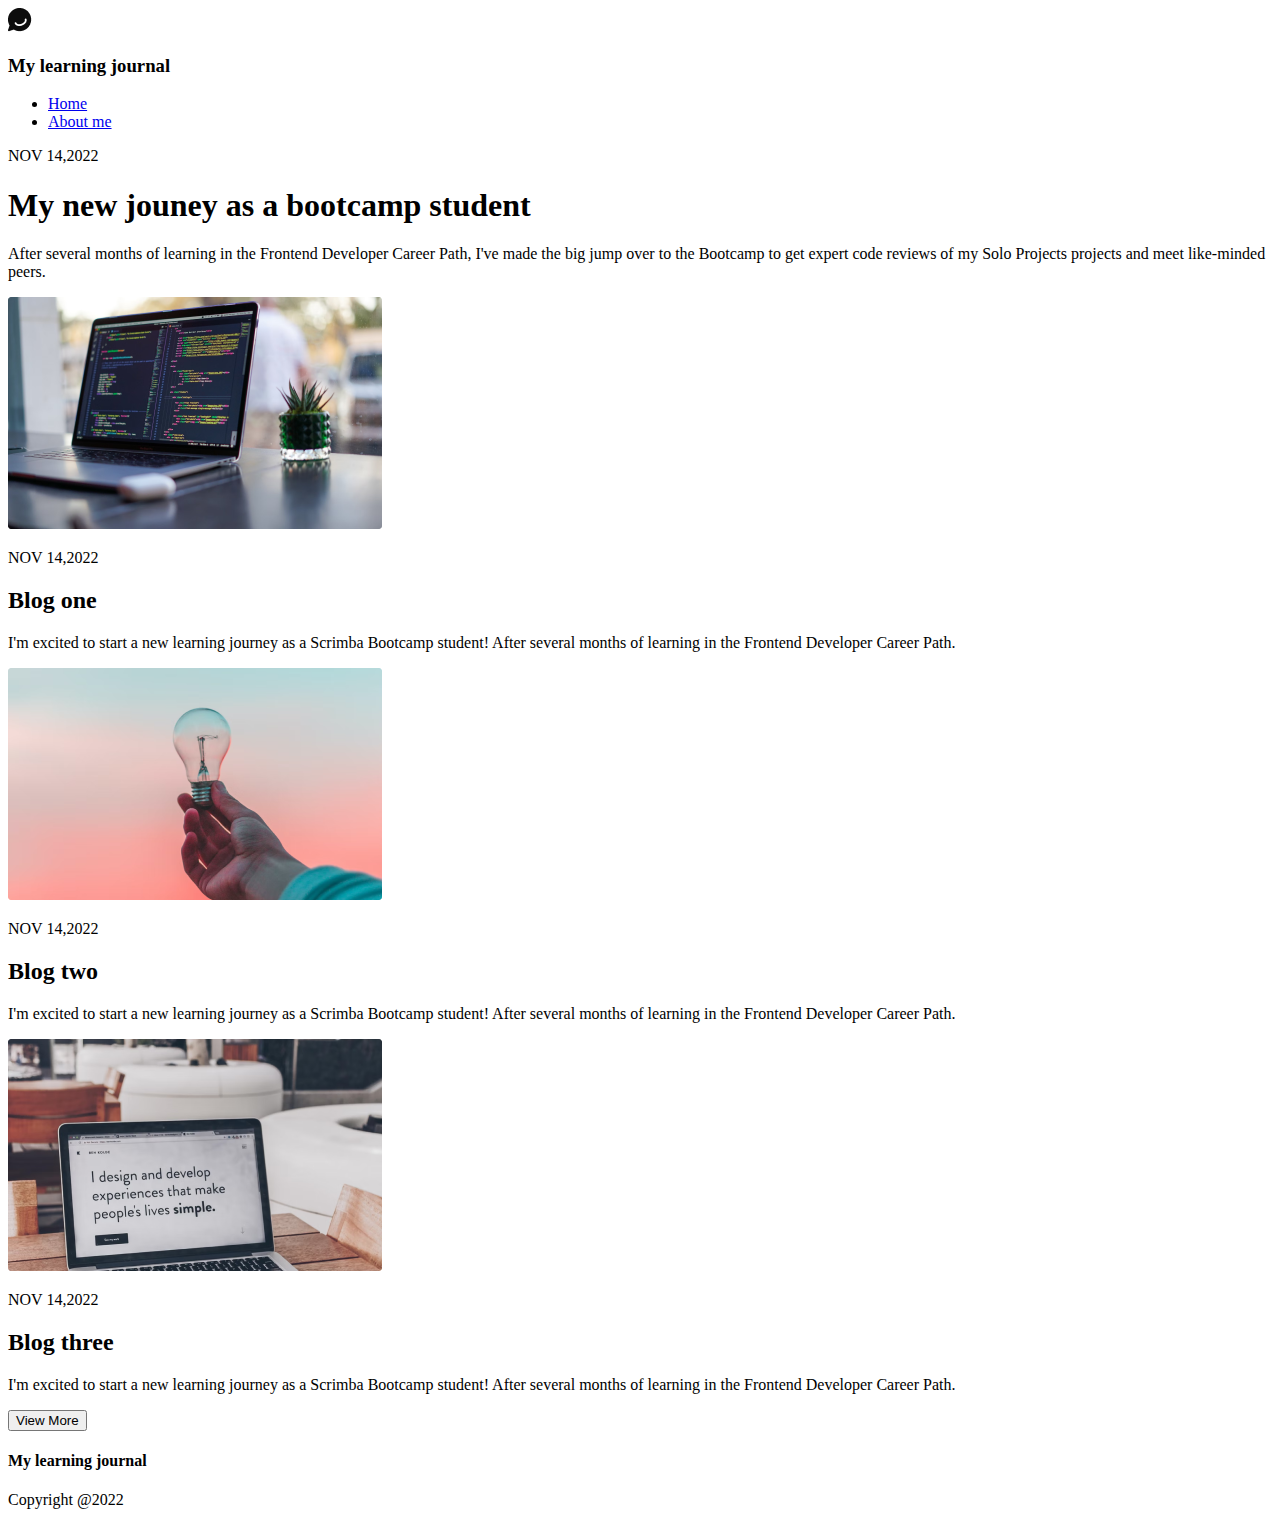
==== index.html @ 0daa53f3 "set markup for homepage" ====
<!DOCTYPE html>
<html lang="en">
<head>
    <meta charset="UTF-8">
    <meta http-equiv="X-UA-Compatible" content="IE=edge">
    <meta name="viewport" content="width=device-width, initial-scale=1.0">
    <title>My learning journal</title>
</head>
<body>
    
    <nav>
        <img src="./images/logo.png" alt="logo">
        <h3>My learning journal</h3>
        <ul>
            <li><a href="#">Home</a></li>
            <li><a href="#">About me</a></li>                       
        </ul>
    </nav>

    <header>
        <p>NOV 14,2022</p>
        <h1>My new jouney as a bootcamp student</h1>
        <p>After several months of learning in the Frontend Developer Career Path, I've made the big jump over to the Bootcamp to get expert code reviews of my Solo Projects projects and meet like-minded peers.</p>
    </header>
    
    <main>
        <div class="card">
            <img src="./images/article-image-01.png" alt="image1">
            <p>NOV 14,2022</p>
            <h2>Blog one</h2>
            <p>I'm excited to start a new learning journey as a Scrimba Bootcamp student! After several months of learning in the Frontend Developer Career Path.</p>
        </div>
        <div class="card">
            <img src="./images/article-image-02.png" alt="image2">
            <p>NOV 14,2022</p>
            <h2>Blog two</h2>
            <p>I'm excited to start a new learning journey as a Scrimba Bootcamp student! After several months of learning in the Frontend Developer Career Path.</p>
        </div>
        <div class="card">
            <img src="./images/article-image-03.png" alt="image3">
            <p>NOV 14,2022</p>
            <h2>Blog three</h2>
            <p>I'm excited to start a new learning journey as a Scrimba Bootcamp student! After several months of learning in the Frontend Developer Career Path.</p>
        </div>

        <button>View More</button>
    </main>

    <footer>
        <h4>My learning journal</h4>
        <p>Copyright @2022</p>
    </footer>

</body>
</html>
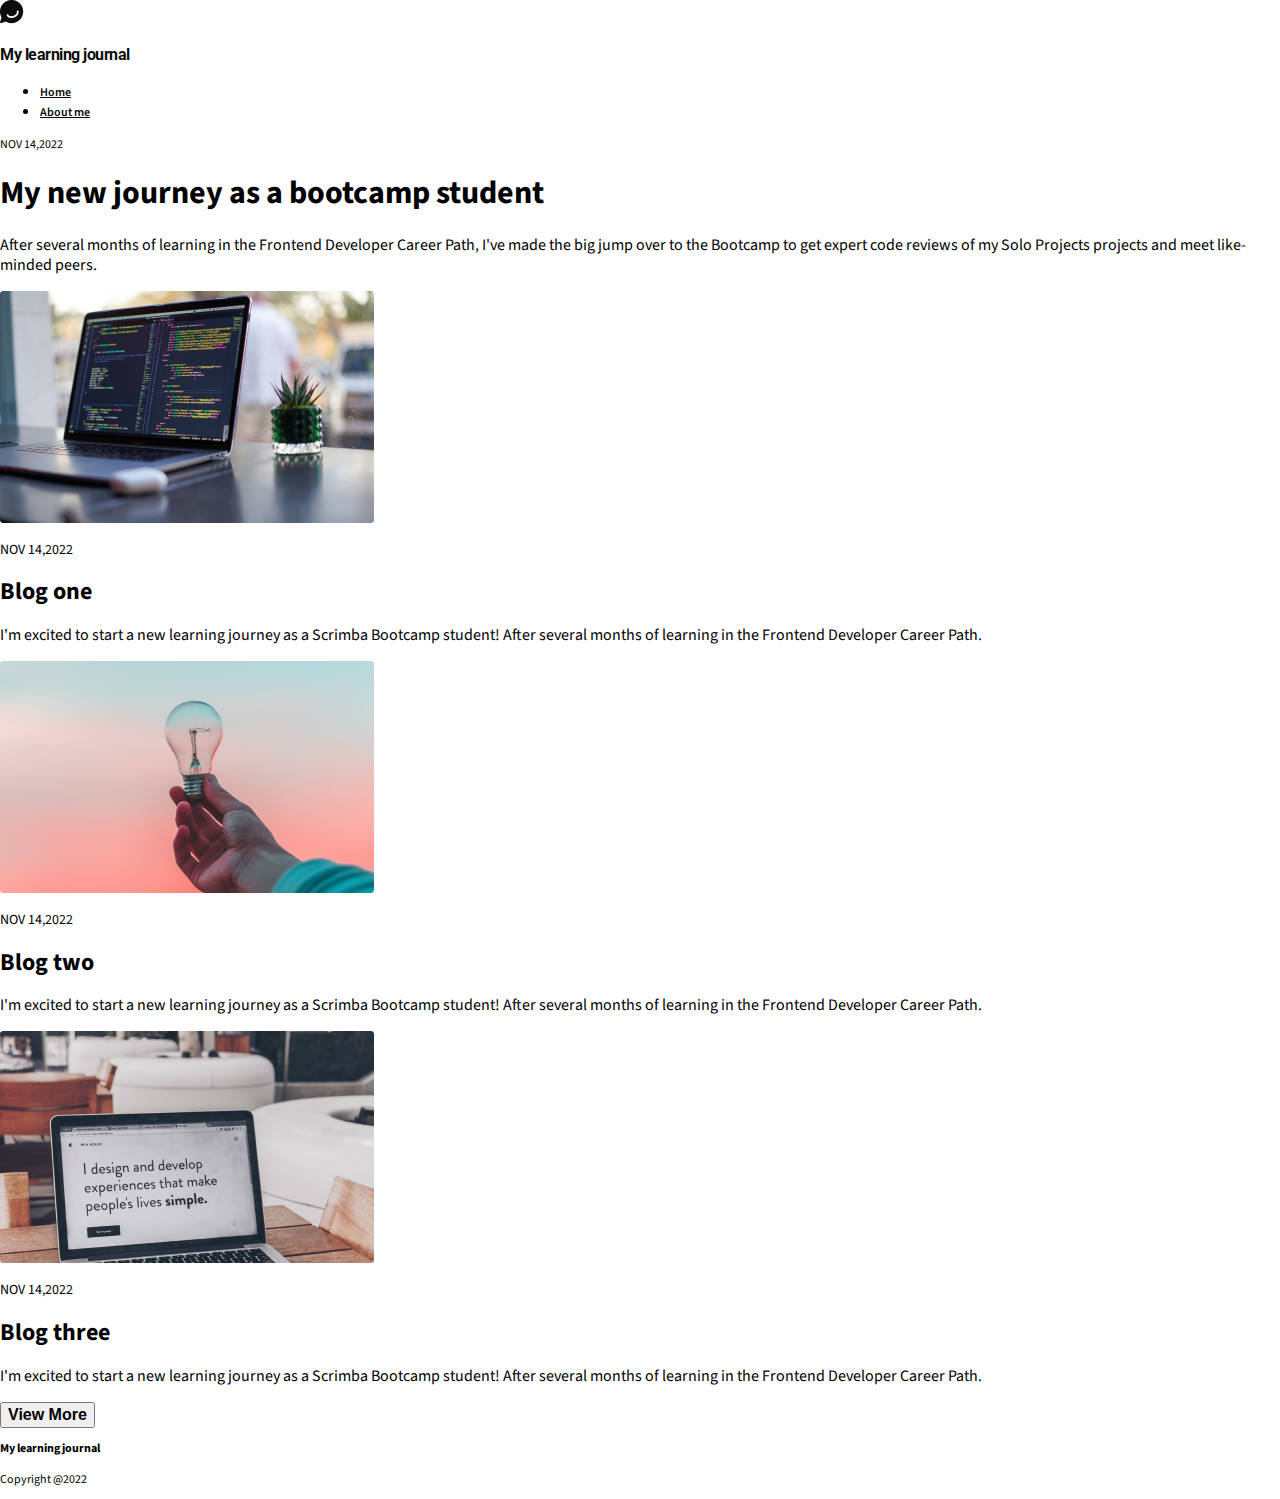
==== commit c2e2bfaa: "refactor html and complete typography" ====
--- a/index.html
+++ b/index.html
@@ -5,50 +5,66 @@
     <meta http-equiv="X-UA-Compatible" content="IE=edge">
     <meta name="viewport" content="width=device-width, initial-scale=1.0">
     <title>My learning journal</title>
+    <!-- Google font sans pro -->
+    <link rel="preconnect" href="https://fonts.googleapis.com">
+    <link rel="preconnect" href="https://fonts.gstatic.com" crossorigin>
+    <link href="https://fonts.googleapis.com/css2?family=Roboto:wght@700&family=Source+Sans+Pro:wght@400;600;700&display=swap" rel="stylesheet">    
+    <link rel="stylesheet" href="./style.css">
 </head>
 <body>
     
     <nav>
-        <img src="./images/logo.png" alt="logo">
-        <h3>My learning journal</h3>
-        <ul>
-            <li><a href="#">Home</a></li>
-            <li><a href="#">About me</a></li>                       
-        </ul>
+        <div class="container">
+            <img src="./images/logo.png" alt="logo">
+            <h3>My learning journal</h3>
+            <ul>
+                <li><a href="#">Home</a></li>
+                <li><a href="#">About me</a></li>                       
+            </ul>
+        </div>
     </nav>
 
     <header>
-        <p>NOV 14,2022</p>
-        <h1>My new jouney as a bootcamp student</h1>
-        <p>After several months of learning in the Frontend Developer Career Path, I've made the big jump over to the Bootcamp to get expert code reviews of my Solo Projects projects and meet like-minded peers.</p>
+        <div class="container">
+            <p class="date-header">NOV 14,2022</p>
+            <h1>My new journey as a bootcamp student</h1>
+            <p>After several months of learning in the Frontend Developer Career Path, 
+            I've made the big jump over to the Bootcamp to get expert code reviews 
+            of my Solo Projects projects and meet like-minded peers.</p>
+        </div>
     </header>
     
     <main>
-        <div class="card">
-            <img src="./images/article-image-01.png" alt="image1">
-            <p>NOV 14,2022</p>
-            <h2>Blog one</h2>
-            <p>I'm excited to start a new learning journey as a Scrimba Bootcamp student! After several months of learning in the Frontend Developer Career Path.</p>
+        <div class="container">
+
+            <div class="card">
+                <img src="./images/article-image-01.png" alt="image1">
+                <p class="date-main">NOV 14,2022</p>
+                <h2>Blog one</h2>
+                <p>I'm excited to start a new learning journey as a Scrimba Bootcamp student! After several months of learning in the Frontend Developer Career Path.</p>
+            </div>
+            <div class="card">
+                <img src="./images/article-image-02.png" alt="image2">
+                <p class="date-main">NOV 14,2022</p>
+                <h2>Blog two</h2>
+                <p>I'm excited to start a new learning journey as a Scrimba Bootcamp student! After several months of learning in the Frontend Developer Career Path.</p>
+            </div>
+            <div class="card">
+                <img src="./images/article-image-03.png" alt="image3">
+                <p class="date-main">NOV 14,2022</p>
+                <h2>Blog three</h2>
+                <p>I'm excited to start a new learning journey as a Scrimba Bootcamp student! After several months of learning in the Frontend Developer Career Path.</p>
+            </div>
+    
+            <button>View More</button>
         </div>
-        <div class="card">
-            <img src="./images/article-image-02.png" alt="image2">
-            <p>NOV 14,2022</p>
-            <h2>Blog two</h2>
-            <p>I'm excited to start a new learning journey as a Scrimba Bootcamp student! After several months of learning in the Frontend Developer Career Path.</p>
-        </div>
-        <div class="card">
-            <img src="./images/article-image-03.png" alt="image3">
-            <p>NOV 14,2022</p>
-            <h2>Blog three</h2>
-            <p>I'm excited to start a new learning journey as a Scrimba Bootcamp student! After several months of learning in the Frontend Developer Career Path.</p>
-        </div>
-
-        <button>View More</button>
     </main>
 
     <footer>
-        <h4>My learning journal</h4>
-        <p>Copyright @2022</p>
+        <div class="container">
+            <h4>My learning journal</h4>
+            <p class="copyright">Copyright @2022</p>
+        </div>
     </footer>
 
 </body>
--- a/style.css
+++ b/style.css
@@ -0,0 +1,64 @@
+body{
+    margin: 0;
+    font-family: 'Source Sans Pro', sans-serif;
+    font-size: 1rem;
+    line-height: 1.25;
+}
+
+/*********
+ Typography
+**********/
+
+h3{
+    font-family: 'Roboto', sans-serif;
+    font-weight: 700;
+    font-size: 1rem;
+    /* 15px */
+    letter-spacing: -0.03em;
+    color: #0E0E0E;
+
+}
+
+a{
+    font-size: 0.75rem;
+    color: #090909;
+    font-weight: 600;
+}
+
+.date-header{
+    font-size: 0.75rem;
+}
+
+h1{
+    font-size: 2rem;
+    font-weight: 700;
+}
+
+.date-main{
+    font-size: 0.875rem;
+}
+
+h2{
+    font-size: 1.5rem;
+    line-height: 1.08;
+    font-weight: 700;
+}
+
+button{
+    font-weight: 700;
+    font-size: 1rem;
+    line-height: inherit;
+    color: #000000;
+}
+
+h4{
+    font-size: 0.75rem;
+    font-weight: 700;
+    line-height: 1.08;
+}
+
+.copyright{
+    font-size: 0.75rem;
+    font-weight: 400;
+}
+
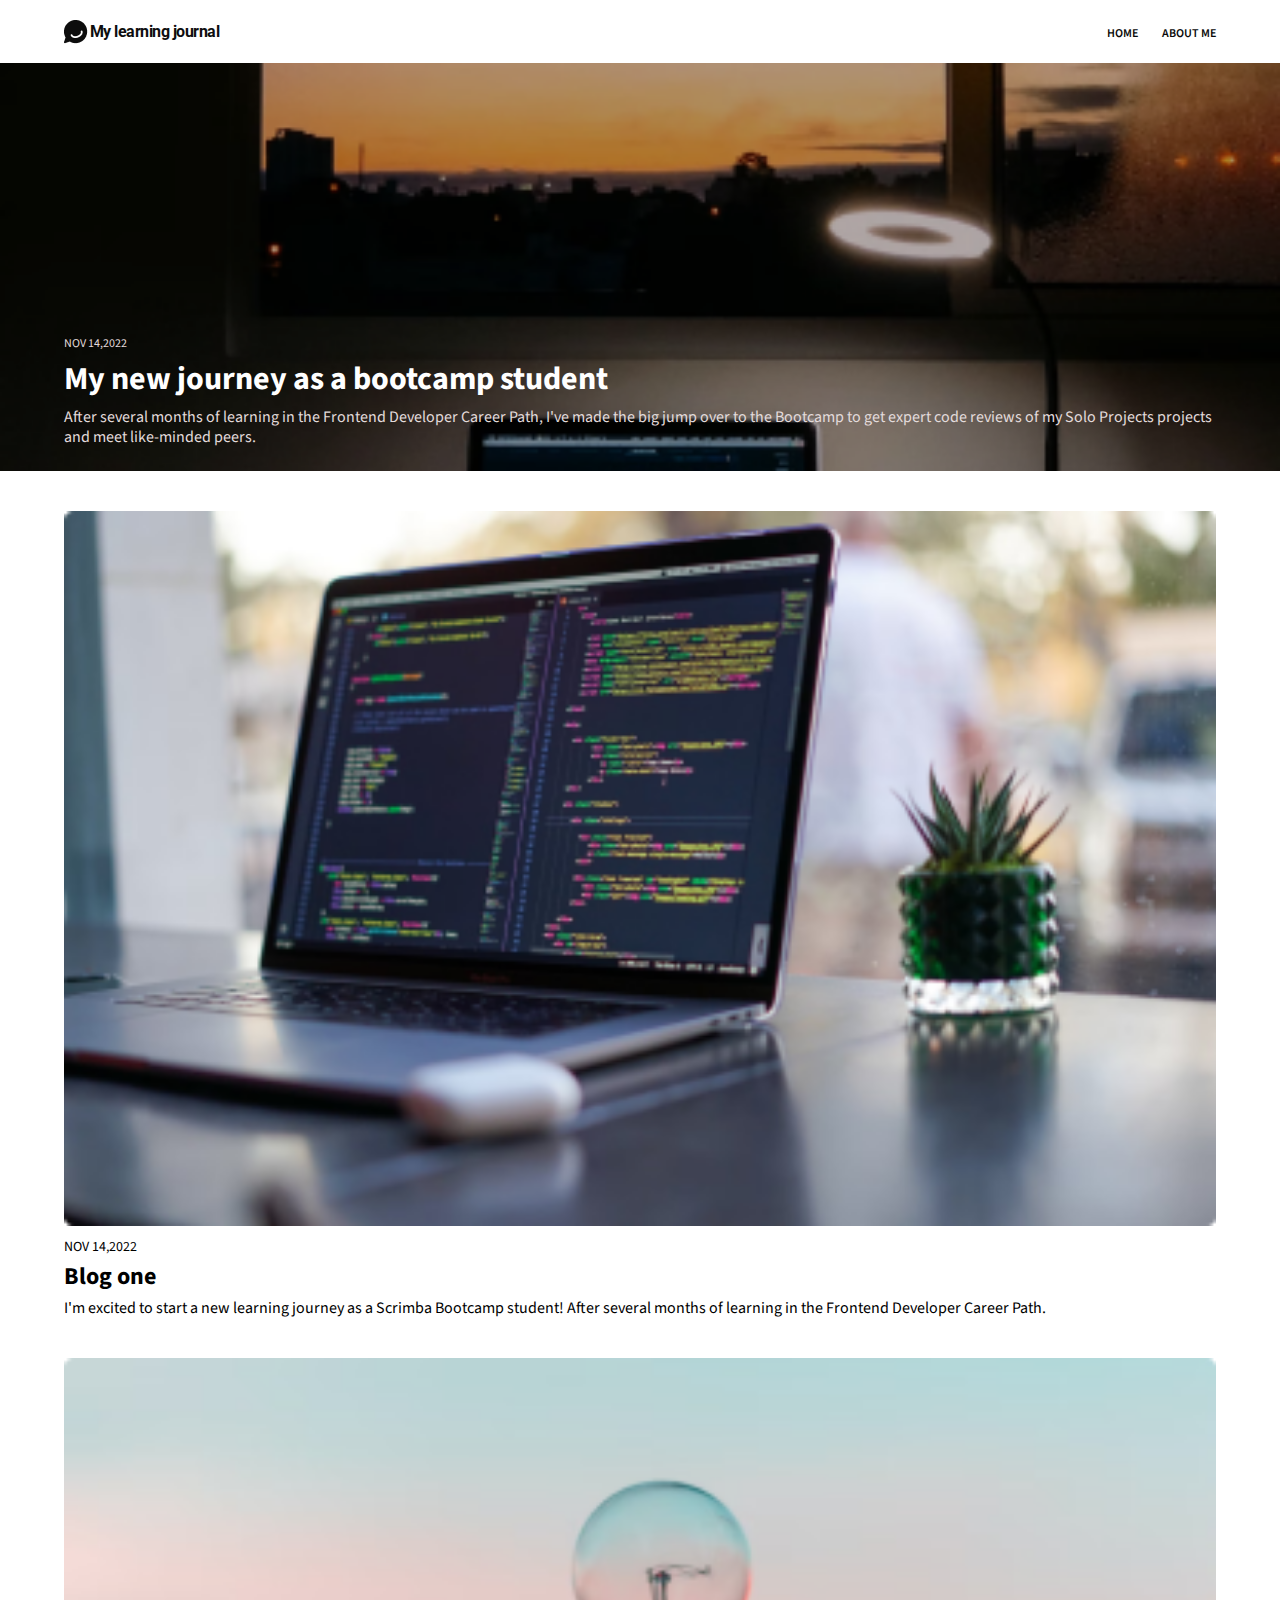
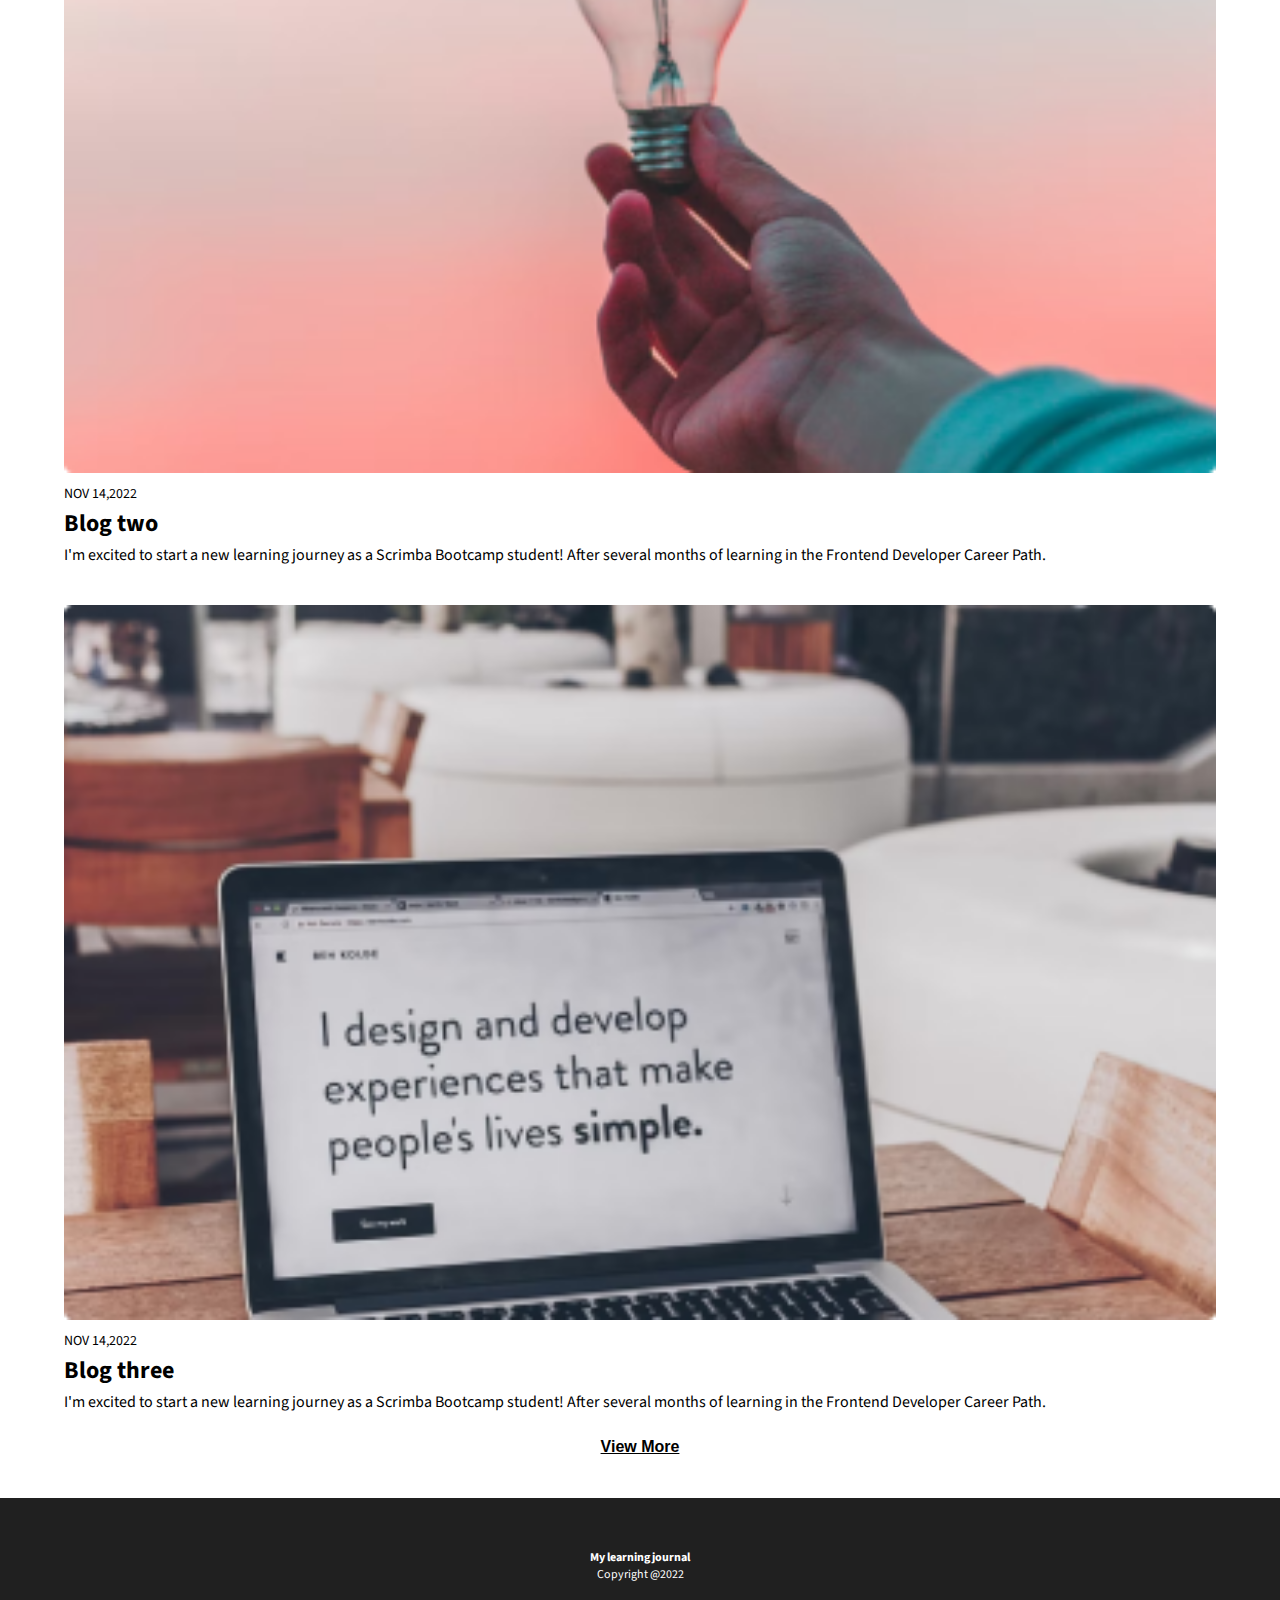
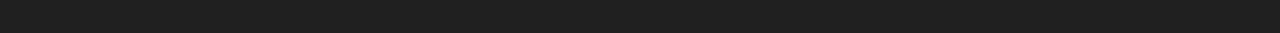
==== commit a3c7cbd4: "complete styling for mobile design of homepage" ====
--- a/index.html
+++ b/index.html
@@ -15,9 +15,9 @@
     
     <nav>
         <div class="container">
-            <img src="./images/logo.png" alt="logo">
-            <h3>My learning journal</h3>
-            <ul>
+            <img class="logo" src="./images/logo.png" alt="logo">
+            <h3 class="nav-header">My learning journal</h3>
+            <ul class="ul-links">
                 <li><a href="#">Home</a></li>
                 <li><a href="#">About me</a></li>                       
             </ul>
@@ -56,13 +56,13 @@
                 <p>I'm excited to start a new learning journey as a Scrimba Bootcamp student! After several months of learning in the Frontend Developer Career Path.</p>
             </div>
     
-            <button>View More</button>
+            <button class="btn-view">View More</button>
         </div>
     </main>
 
     <footer>
         <div class="container">
-            <h4>My learning journal</h4>
+            <h4 class="footer-header">My learning journal</h4>
             <p class="copyright">Copyright @2022</p>
         </div>
     </footer>
--- a/style.css
+++ b/style.css
@@ -1,3 +1,7 @@
+*{
+    box-sizing: border-box;
+}
+
 body{
     margin: 0;
     font-family: 'Source Sans Pro', sans-serif;
@@ -16,7 +20,7 @@
     /* 15px */
     letter-spacing: -0.03em;
     color: #0E0E0E;
-
+    margin: 0;
 }
 
 a{
@@ -27,15 +31,21 @@
 
 .date-header{
     font-size: 0.75rem;
+    margin: 0;
+    font-weight: 400;
+    /* color: grey; */
+    color:rgb(227 219 219);
 }
 
 h1{
     font-size: 2rem;
     font-weight: 700;
+    margin: 0;
 }
 
 .date-main{
     font-size: 0.875rem;
+    font-weight: 400;
 }
 
 h2{
@@ -62,3 +72,114 @@
     font-weight: 400;
 }
 
+img{
+    width: 100%;
+    object-fit: cover;
+}
+
+/*********
+Layout
+**********/
+
+.container{
+    /* background-color: magenta; */
+    width: 90%;
+    margin: 0 auto;
+}
+
+nav .container{
+    display: flex;
+    align-items: center;
+    min-height: 7vh;
+}
+.logo{
+    width: 24px;
+    height: 24px;
+}
+
+.nav-header{
+    margin-left: 0.1em;
+}
+
+.ul-links{
+    margin-left: auto;
+    list-style-type: none;
+    display: flex;
+    padding: 0;
+    text-transform: uppercase;
+}
+
+.ul-links li{
+    margin-left: 1.5em;
+}
+
+.ul-links a{
+    text-decoration: none;
+}
+
+
+header{
+    background: #0000004F url(./images/article-image-hero.png);
+    background-size: cover;
+    color: #FFFFFF;
+    padding: 1.5em 0;
+}
+
+header .container{
+    display: flex;
+    flex-direction: column;
+    justify-content: end;
+    min-height: 40vh;
+
+}
+
+header p{
+    margin: 0;
+    color:rgb(227 219 219);
+}
+
+header .container > *{
+    margin-top: 0.5rem;
+}
+
+.card{
+    margin-top: 2.5em;
+}
+
+.card > *:not(img){
+    margin-top: 0.5rem;
+    margin-bottom: 0;
+}
+
+.card img{
+    border-radius: 3px;
+}
+
+.btn-view{
+    display: block;
+    margin: 0 auto;
+    margin-top: 1.5em;
+    border: none;
+    cursor: pointer;
+    background-color: #FFFFFF;
+    text-decoration-line: underline;
+}
+
+footer{
+    margin-top: 2.5em;
+    background: #202020;
+    color: #FFFFFF;
+}
+
+footer .container{
+    display: flex;
+    flex-direction: column;
+    justify-content: center;
+    align-items: center;
+    min-height: 15vh;
+}
+
+.footer-header,.copyright{
+    margin: 0;
+    margin-top: 0.2em;
+}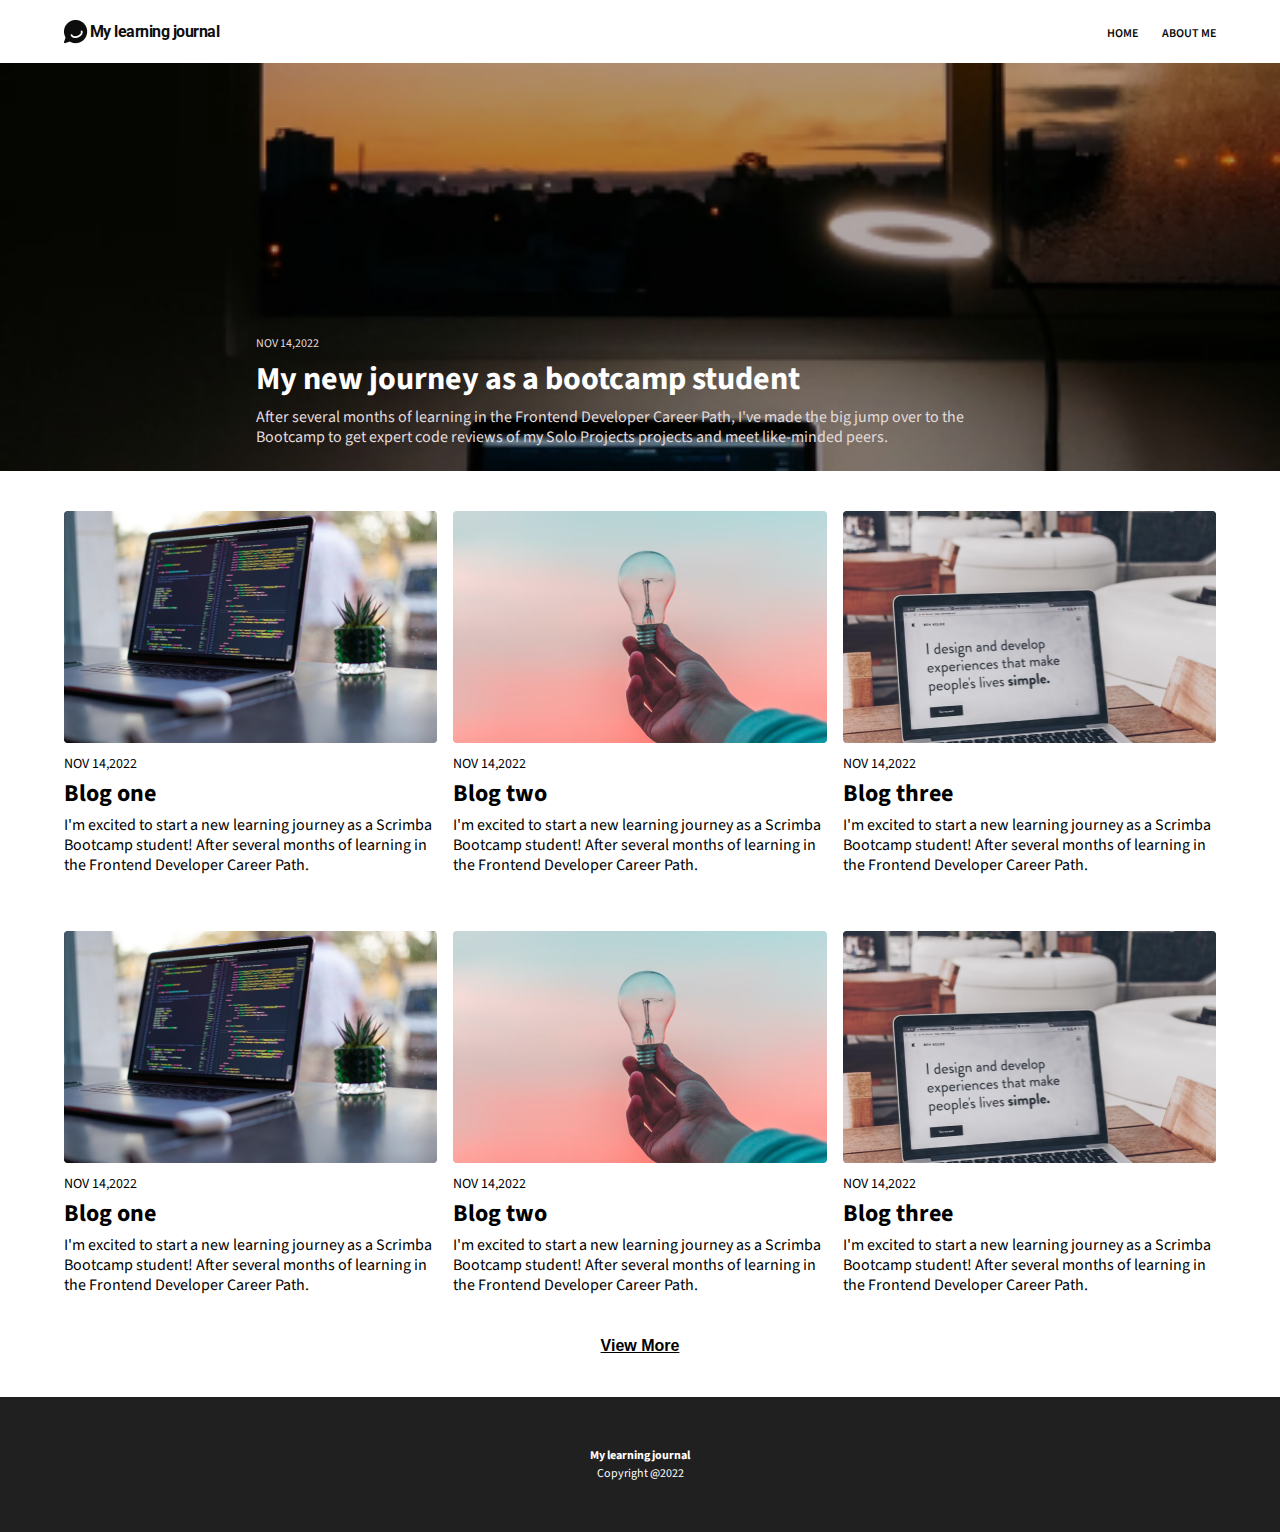
==== commit 67c8f16d: "try using grid" ====
--- a/index.html
+++ b/index.html
@@ -55,6 +55,24 @@
                 <h2>Blog three</h2>
                 <p>I'm excited to start a new learning journey as a Scrimba Bootcamp student! After several months of learning in the Frontend Developer Career Path.</p>
             </div>
+            <div class="card">
+                <img src="./images/article-image-01.png" alt="image1">
+                <p class="date-main">NOV 14,2022</p>
+                <h2>Blog one</h2>
+                <p>I'm excited to start a new learning journey as a Scrimba Bootcamp student! After several months of learning in the Frontend Developer Career Path.</p>
+            </div>
+            <div class="card">
+                <img src="./images/article-image-02.png" alt="image2">
+                <p class="date-main">NOV 14,2022</p>
+                <h2>Blog two</h2>
+                <p>I'm excited to start a new learning journey as a Scrimba Bootcamp student! After several months of learning in the Frontend Developer Career Path.</p>
+            </div>
+            <div class="card">
+                <img src="./images/article-image-03.png" alt="image3">
+                <p class="date-main">NOV 14,2022</p>
+                <h2>Blog three</h2>
+                <p>I'm excited to start a new learning journey as a Scrimba Bootcamp student! After several months of learning in the Frontend Developer Career Path.</p>
+            </div>
     
             <button class="btn-view">View More</button>
         </div>
--- a/style.css
+++ b/style.css
@@ -130,7 +130,10 @@
     flex-direction: column;
     justify-content: end;
     min-height: 40vh;
-
+    max-width: 768px;
+    /* margin-right: auto;
+    margin-left: 0; */
+    /* padding-left: 2em; */
 }
 
 header p{
@@ -182,4 +185,20 @@
 .footer-header,.copyright{
     margin: 0;
     margin-top: 0.2em;
+}
+
+main .container{
+    display: grid;
+    grid-template-columns: 1fr;
+}
+
+@media (min-width:768px) {
+    main .container{
+        grid-template-columns: 1fr 1fr 1fr;
+        gap: 1em;
+    }
+
+    .btn-view{
+        grid-column: 2;
+    }
 }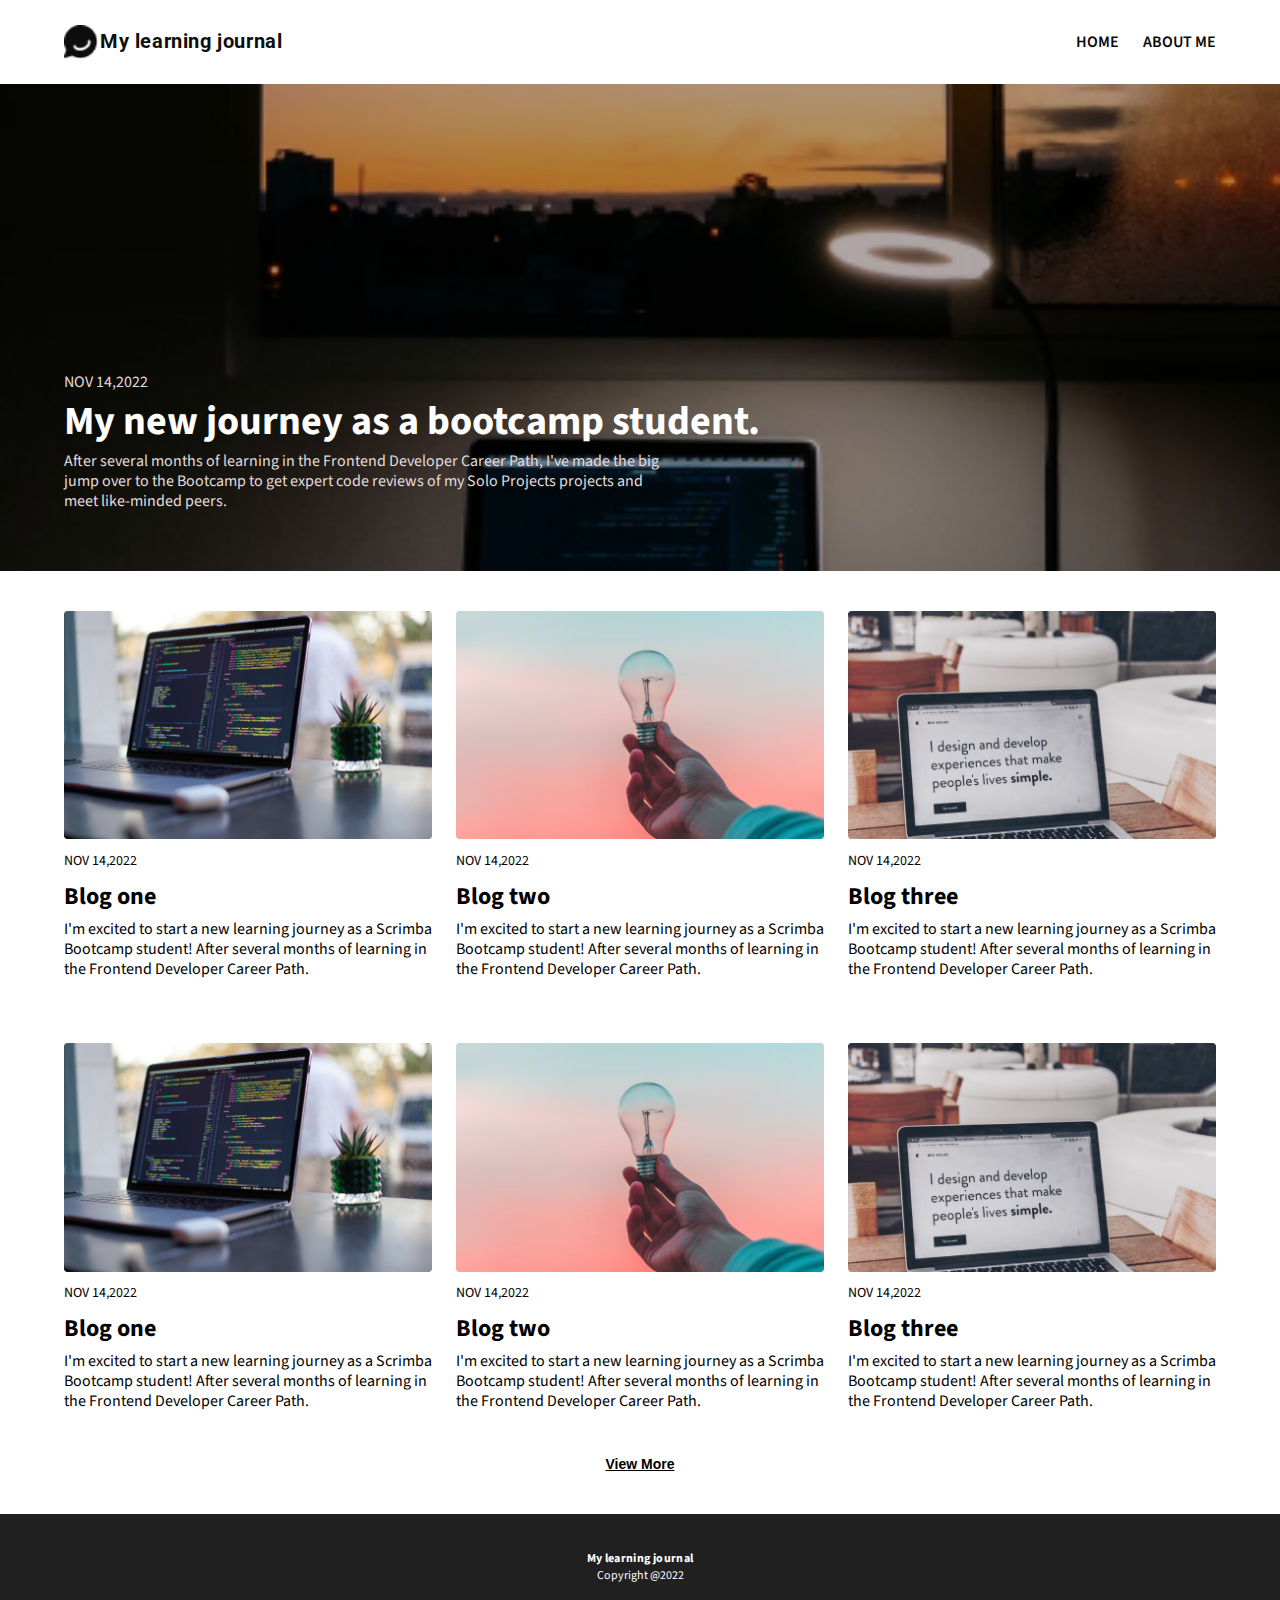
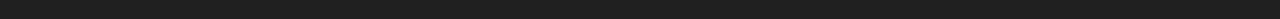
==== commit 281ee736: "complete homepage design" ====
--- a/index.html
+++ b/index.html
@@ -27,7 +27,7 @@
     <header>
         <div class="container">
             <p class="date-header">NOV 14,2022</p>
-            <h1>My new journey as a bootcamp student</h1>
+            <h1>My new journey as a bootcamp student.</h1>
             <p>After several months of learning in the Frontend Developer Career Path, 
             I've made the big jump over to the Bootcamp to get expert code reviews 
             of my Solo Projects projects and meet like-minded peers.</p>
--- a/style.css
+++ b/style.css
@@ -16,9 +16,10 @@
 h3{
     font-family: 'Roboto', sans-serif;
     font-weight: 700;
-    font-size: 1rem;
+    font-size: 0.875rem;
     /* 15px */
-    letter-spacing: -0.03em;
+    line-height: 1.082;
+    letter-spacing: 0.03em;
     color: #0E0E0E;
     margin: 0;
 }
@@ -39,32 +40,36 @@
 
 h1{
     font-size: 2rem;
+    line-height: 1.08;
     font-weight: 700;
     margin: 0;
 }
 
 .date-main{
     font-size: 0.875rem;
+    line-height: 1.285;
     font-weight: 400;
 }
 
 h2{
     font-size: 1.5rem;
-    line-height: 1.08;
+    line-height: 1.082;
     font-weight: 700;
 }
 
 button{
+    box-sizing: border-box;
     font-weight: 700;
     font-size: 1rem;
     line-height: inherit;
     color: #000000;
+    padding: 0;
 }
 
 h4{
     font-size: 0.75rem;
     font-weight: 700;
-    line-height: 1.08;
+    line-height: 1.082;
 }
 
 .copyright{
@@ -87,14 +92,20 @@
     margin: 0 auto;
 }
 
+/* nav{
+    position: fixed;
+    top: 0;
+    left: 0;
+} */
+
 nav .container{
     display: flex;
     align-items: center;
-    min-height: 7vh;
+    /* min-height: 7vh; */
+    padding: 0.25em 0;
 }
 .logo{
     width: 24px;
-    height: 24px;
 }
 
 .nav-header{
@@ -121,16 +132,17 @@
 header{
     background: #0000004F url(./images/article-image-hero.png);
     background-size: cover;
+    background-position: top;
     color: #FFFFFF;
-    padding: 1.5em 0;
+    padding-bottom: 1.5em;
+    padding-top: 8em;
 }
 
 header .container{
     display: flex;
     flex-direction: column;
     justify-content: end;
-    min-height: 40vh;
-    max-width: 768px;
+    /* min-height: 35vh; */
     /* margin-right: auto;
     margin-left: 0; */
     /* padding-left: 2em; */
@@ -139,6 +151,8 @@
 header p{
     margin: 0;
     color:rgb(227 219 219);
+    max-width: 614px;
+
 }
 
 header .container > *{
@@ -150,8 +164,16 @@
 }
 
 .card > *:not(img){
-    margin-top: 0.5rem;
+    /* margin-top: 0.5rem; */
     margin-bottom: 0;
+}
+
+.card h2{
+    margin-top: 0.375em;
+}
+
+.card p{
+    margin-top: 0.5625em;
 }
 
 .card img{
@@ -159,8 +181,7 @@
 }
 
 .btn-view{
-    display: block;
-    margin: 0 auto;
+   
     margin-top: 1.5em;
     border: none;
     cursor: pointer;
@@ -175,16 +196,18 @@
 }
 
 footer .container{
-    display: flex;
-    flex-direction: column;
-    justify-content: center;
-    align-items: center;
-    min-height: 15vh;
+    text-align: center;
+    /* min-height: 15vh; */
+    padding: 2.25em 0;
 }
 
 .footer-header,.copyright{
     margin: 0;
     margin-top: 0.2em;
+}
+
+.footer-header{
+    letter-spacing: 0.03em;
 }
 
 main .container{
@@ -193,12 +216,51 @@
 }
 
 @media (min-width:768px) {
+
+/*********
+ Typography
+**********/
+    h3{
+        font-size: 1.25rem;
+    }
+
+    a{
+        font-size: 1rem;
+    }
+
+    .date-header{
+        font-size: 1rem;
+    }
+
+    h1{
+        font-size: 2.5rem;
+    }
+
+    .card h2{
+        margin-top: 0.5833em;
+    }
+
     main .container{
         grid-template-columns: 1fr 1fr 1fr;
-        gap: 1em;
+        gap: 1.5em;
     }
 
     .btn-view{
         grid-column: 2;
+        font-size: 0.875rem;
+        line-height: 1.285;
+    }
+
+    header{
+        padding-bottom: 3.75em;
+        padding-top: 17.5em;
+    }
+
+    nav .container{
+        padding: 1em 0;
+    }
+
+    .logo{
+        width: 34px;
     }
 }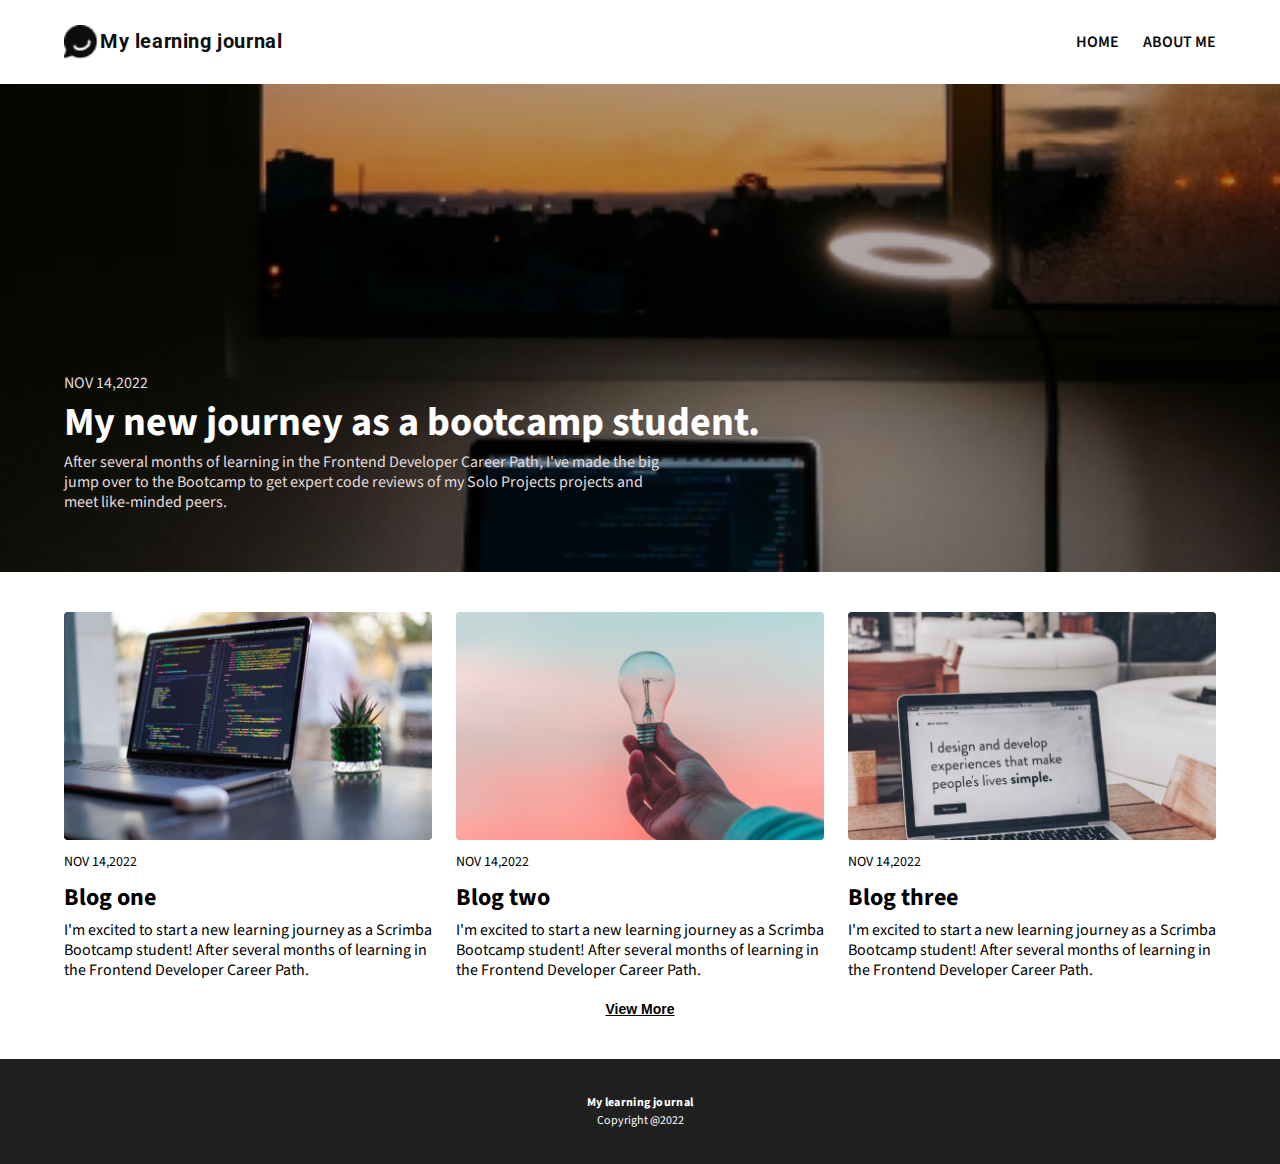
==== commit 4ed34cbd: "implement viewmore btn fxn" ====
--- a/index.html
+++ b/index.html
@@ -19,13 +19,13 @@
             <h3 class="nav-header">My learning journal</h3>
             <ul class="ul-links">
                 <li><a href="#">Home</a></li>
-                <li><a href="#">About me</a></li>                       
+                <li><a href="./about_me.html">About me</a></li>                       
             </ul>
         </div>
     </nav>
 
     <header>
-        <div class="container">
+        <div class="container" id="header-div">
             <p class="date-header">NOV 14,2022</p>
             <h1>My new journey as a bootcamp student.</h1>
             <p>After several months of learning in the Frontend Developer Career Path, 
@@ -35,7 +35,7 @@
     </header>
     
     <main>
-        <div class="container">
+        <div class="container" id="card-container">
 
             <div class="card">
                 <img src="./images/article-image-01.png" alt="image1">
@@ -55,27 +55,27 @@
                 <h2>Blog three</h2>
                 <p>I'm excited to start a new learning journey as a Scrimba Bootcamp student! After several months of learning in the Frontend Developer Career Path.</p>
             </div>
-            <div class="card">
+            <!-- <div class="card">
                 <img src="./images/article-image-01.png" alt="image1">
                 <p class="date-main">NOV 14,2022</p>
-                <h2>Blog one</h2>
+                <h2>Blog four</h2>
                 <p>I'm excited to start a new learning journey as a Scrimba Bootcamp student! After several months of learning in the Frontend Developer Career Path.</p>
             </div>
             <div class="card">
                 <img src="./images/article-image-02.png" alt="image2">
                 <p class="date-main">NOV 14,2022</p>
-                <h2>Blog two</h2>
+                <h2>Blog five</h2>
                 <p>I'm excited to start a new learning journey as a Scrimba Bootcamp student! After several months of learning in the Frontend Developer Career Path.</p>
             </div>
             <div class="card">
                 <img src="./images/article-image-03.png" alt="image3">
                 <p class="date-main">NOV 14,2022</p>
-                <h2>Blog three</h2>
+                <h2>Blog six</h2>
                 <p>I'm excited to start a new learning journey as a Scrimba Bootcamp student! After several months of learning in the Frontend Developer Career Path.</p>
-            </div>
+            </div> -->
     
-            <button class="btn-view">View More</button>
         </div>
+        <button id="btn-view" class="btn-view">View More</button>
     </main>
 
     <footer>
@@ -84,6 +84,7 @@
             <p class="copyright">Copyright @2022</p>
         </div>
     </footer>
-
+    
+    <script src="./index.js"></script>
 </body>
 </html>--- a/style.css
+++ b/style.css
@@ -7,6 +7,7 @@
     font-family: 'Source Sans Pro', sans-serif;
     font-size: 1rem;
     line-height: 1.25;
+    min-width: 330px;
 }
 
 /*********
@@ -97,6 +98,9 @@
     top: 0;
     left: 0;
 } */
+nav{
+    box-shadow:0px 0px 1px rgb(185, 183, 183);
+}
 
 nav .container{
     display: flex;
@@ -134,14 +138,23 @@
     background-size: cover;
     background-position: top;
     color: #FFFFFF;
-    padding-bottom: 1.5em;
-    padding-top: 8em;
+    /* min-width: 330px;
+    min-height: 330px; */
+    /* padding-bottom: 1.5em; */
+    /* padding-top: 8em; */
 }
 
 header .container{
+    /* min-width: 330px; */
+    min-height: 250px;
+    height: 70vw;
+    max-height: 488px;
     display: flex;
     flex-direction: column;
     justify-content: end;
+    cursor: pointer;
+    padding-bottom: 1.5em;
+
     /* min-height: 35vh; */
     /* margin-right: auto;
     margin-left: 0; */
@@ -159,7 +172,78 @@
     margin-top: 0.5rem;
 }
 
-.card{
+/****************** 
+Designing article page 
+*******************/
+.grid-container{
+    color: #151515;
+    margin-top: 2em;
+}
+
+.grid-color{
+    color: #151515;
+}
+
+.grid-h1{
+    margin: 0.5em 0;
+}
+
+.grid-img{
+
+    /* padding: 6em 0; */
+    /* min-height: 190px; */
+    height: 45vw;
+    max-height: 488px;
+    background: url(./images/article-image-hero.png);
+    background-size: cover;
+    background-position: top;
+    margin: 2.2em 0;
+    /* transform: matrix(-1, 0, 0, 1, 0, 0); */
+}
+
+.grid-recent{
+    font-family: 'Source Sans Pro', sans-serif;
+    text-align: center;
+    margin: 1.5em 0;
+    margin-top: 3em;
+}
+
+/****************** 
+Designing about me page 
+*******************/
+.grid-about-container{
+    margin-top: 1.5em;
+    display: grid;
+    grid-template-columns: 1fr;
+    /* gap: 1em; */
+}
+
+.grid-about-container > p{
+    margin-bottom: 0;
+}
+
+.grid-about-h1,
+.grid-about-container > h3{
+    /* margin: 1em 0; */
+    margin-top:1em;
+}
+.grid-about-img{
+    background: url(./images/profile_pic.png);
+    background-size: cover;
+    width: 182px;
+    height: 182px;
+}
+
+
+
+
+
+/* Card */
+/* main{
+    margin-top: 3em;
+} */
+
+.card:not(.card:first-child){
     margin-top: 2.5em;
 }
 
@@ -182,11 +266,13 @@
 
 .btn-view{
    
-    margin-top: 1.5em;
     border: none;
     cursor: pointer;
     background-color: #FFFFFF;
     text-decoration-line: underline;
+    margin: 0 auto;
+    margin-top: 1.5em;
+    display: block;
 }
 
 footer{
@@ -208,6 +294,10 @@
 
 .footer-header{
     letter-spacing: 0.03em;
+}
+
+main{
+    margin-top: 2.5em;
 }
 
 main .container{
@@ -235,7 +325,10 @@
     h1{
         font-size: 2.5rem;
     }
-
+/*********
+ Layout
+**********/
+    
     .card h2{
         margin-top: 0.5833em;
     }
@@ -244,16 +337,23 @@
         grid-template-columns: 1fr 1fr 1fr;
         gap: 1.5em;
     }
+    main{
+        margin-top: 0em;
+    }
 
     .btn-view{
-        grid-column: 2;
+        /* grid-column: 2; */
         font-size: 0.875rem;
         line-height: 1.285;
-    }
-
-    header{
+        /* margin: 0 auto; */
+    }
+
+    /* header{
         padding-bottom: 3.75em;
         padding-top: 17.5em;
+    } */
+    header .container{
+        padding-bottom: 3.75em;
     }
 
     nav .container{
@@ -263,4 +363,60 @@
     .logo{
         width: 34px;
     }
+
+    .card:first-child{
+        margin-top: 2.5em;
+    }
+    .grid-recent{
+        font-size: 1.5rem;
+        margin-bottom: 0;
+    }
+
+
+    .grid-container{
+        display: grid;
+        grid-template-columns: 4em 1fr 4em;
+    }
+
+    .grid-mid{
+        grid-column: 2;
+    }
+
+    .grid-full{
+        grid-column: 1/-1;
+    }
+
+/****************** 
+Designing about me page 
+*******************/
+
+    .grid-about-container{
+        margin-top: 5em;
+        /* display: grid; */
+        grid-template-columns: 4em 1fr 4fr 4em;
+        /* gap: 1em; */
+    }
+
+    .grid-about-img{
+        grid-column: 1/3;
+        grid-row:1/3;
+
+    }
+    .grid-about-h1{
+        margin-top: 0;
+        grid-row: 1;
+        grid-column: 3/-1;
+
+    }
+    .grid-about-body{
+        grid-row: 2;
+        grid-column: 3/-1;
+        margin-top: 0;
+    }
+
+    .grid-about-mid{
+        grid-column: 2/-2;
+    }
+    
+
 }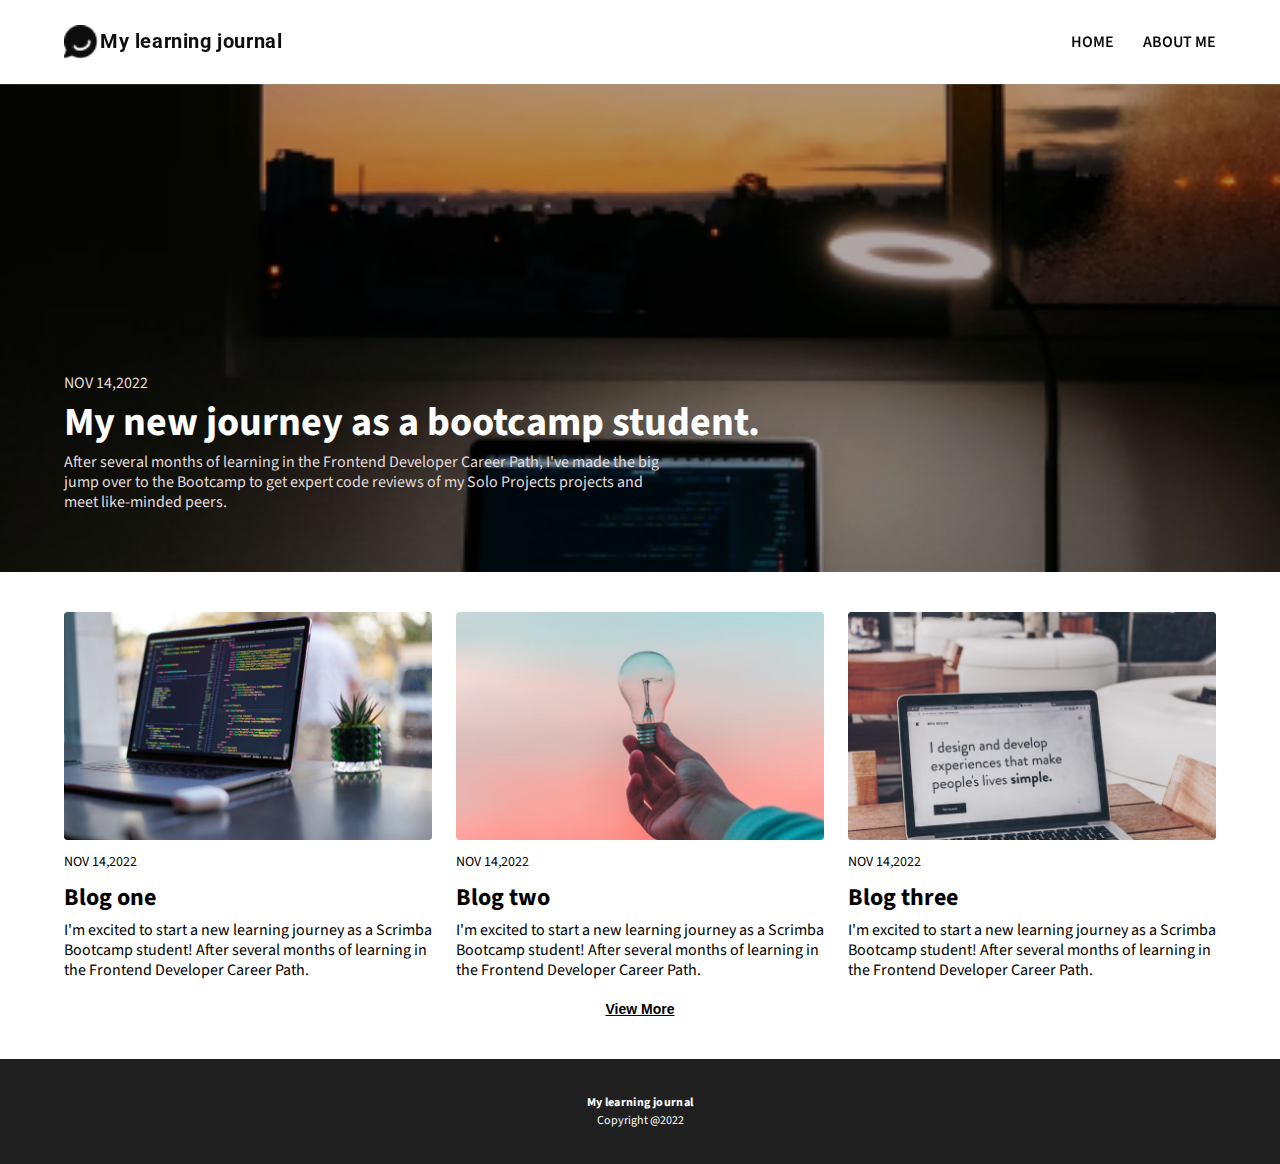
==== commit 8af9dedf: "add hamburger icon on smaller screens" ====
--- a/index.html
+++ b/index.html
@@ -17,10 +17,11 @@
         <div class="container">
             <img class="logo" src="./images/logo.png" alt="logo">
             <h3 class="nav-header">My learning journal</h3>
-            <ul class="ul-links">
+            <ul id="ul-links" class="ul-links">
                 <li><a href="#">Home</a></li>
                 <li><a href="./about_me.html">About me</a></li>                       
             </ul>
+            <img id="ham" class="ham" src="./images/ham-icon.png" alt="">
         </div>
     </nav>
 
--- a/style.css
+++ b/style.css
@@ -93,23 +93,32 @@
     margin: 0 auto;
 }
 
-/* nav{
+nav{
     position: fixed;
     top: 0;
     left: 0;
-} */
+    background-color: #FFFFFF;
+    width: 100%;
+    /* min-height: 60px; */
+}
+
 nav{
     box-shadow:0px 0px 1px rgb(185, 183, 183);
 }
 
 nav .container{
+    min-height: 60px;
     display: flex;
     align-items: center;
     /* min-height: 7vh; */
     padding: 0.25em 0;
 }
-.logo{
+.logo,.ham{
     width: 24px;
+}
+.ham{
+    margin-left: auto;
+    cursor: pointer;
 }
 
 .nav-header{
@@ -117,15 +126,30 @@
 }
 
 .ul-links{
-    margin-left: auto;
+    background-color: #FFFFFF;
+    position: fixed;
+    top:60px;
+    right: 0px;
+    /* margin-left: auto; */
     list-style-type: none;
     display: flex;
+    flex-direction: column;
     padding: 0;
     text-transform: uppercase;
+    margin: 0;
+    justify-content: center;
+    gap: 5px;
+    box-shadow:0px 0px 1px rgb(185, 183, 183);
+    display: none;
+}
+
+.displayMenu{
+    display: block;
 }
 
 .ul-links li{
-    margin-left: 1.5em;
+    /* margin-left: 1.5em; */
+    padding: 0 1em;
 }
 
 .ul-links a{
@@ -142,6 +166,7 @@
     min-height: 330px; */
     /* padding-bottom: 1.5em; */
     /* padding-top: 8em; */
+    margin-top: 3.75em;
 }
 
 header .container{
@@ -177,7 +202,7 @@
 *******************/
 .grid-container{
     color: #151515;
-    margin-top: 2em;
+    margin-top: 5em;
 }
 
 .grid-color{
@@ -212,7 +237,7 @@
 Designing about me page 
 *******************/
 .grid-about-container{
-    margin-top: 1.5em;
+    margin-top: 5em;
     display: grid;
     grid-template-columns: 1fr;
     /* gap: 1em; */
@@ -348,17 +373,35 @@
         /* margin: 0 auto; */
     }
 
-    /* header{
-        padding-bottom: 3.75em;
-        padding-top: 17.5em;
-    } */
+    header{
+        margin-top: 5.25em;
+    }
     header .container{
         padding-bottom: 3.75em;
     }
 
+
     nav .container{
-        padding: 1em 0;
-    }
+        padding: 1.55em 0;
+    }
+
+    .ul-links{
+        position: static;
+        /* top:60px;
+        right: 0px; */
+        margin-left: auto;
+        display: flex;
+        flex-direction: row;
+        box-shadow: none;
+    }
+    .ul-links li{
+        margin-left: 1.5em;
+        padding: 0;
+    }
+    .ham{
+        display: none;
+    }
+
 
     .logo{
         width: 34px;
@@ -374,6 +417,7 @@
 
 
     .grid-container{
+        margin-top: 9em;
         display: grid;
         grid-template-columns: 4em 1fr 4em;
     }
@@ -391,7 +435,7 @@
 *******************/
 
     .grid-about-container{
-        margin-top: 5em;
+        margin-top: 9em;
         /* display: grid; */
         grid-template-columns: 4em 1fr 4fr 4em;
         /* gap: 1em; */
